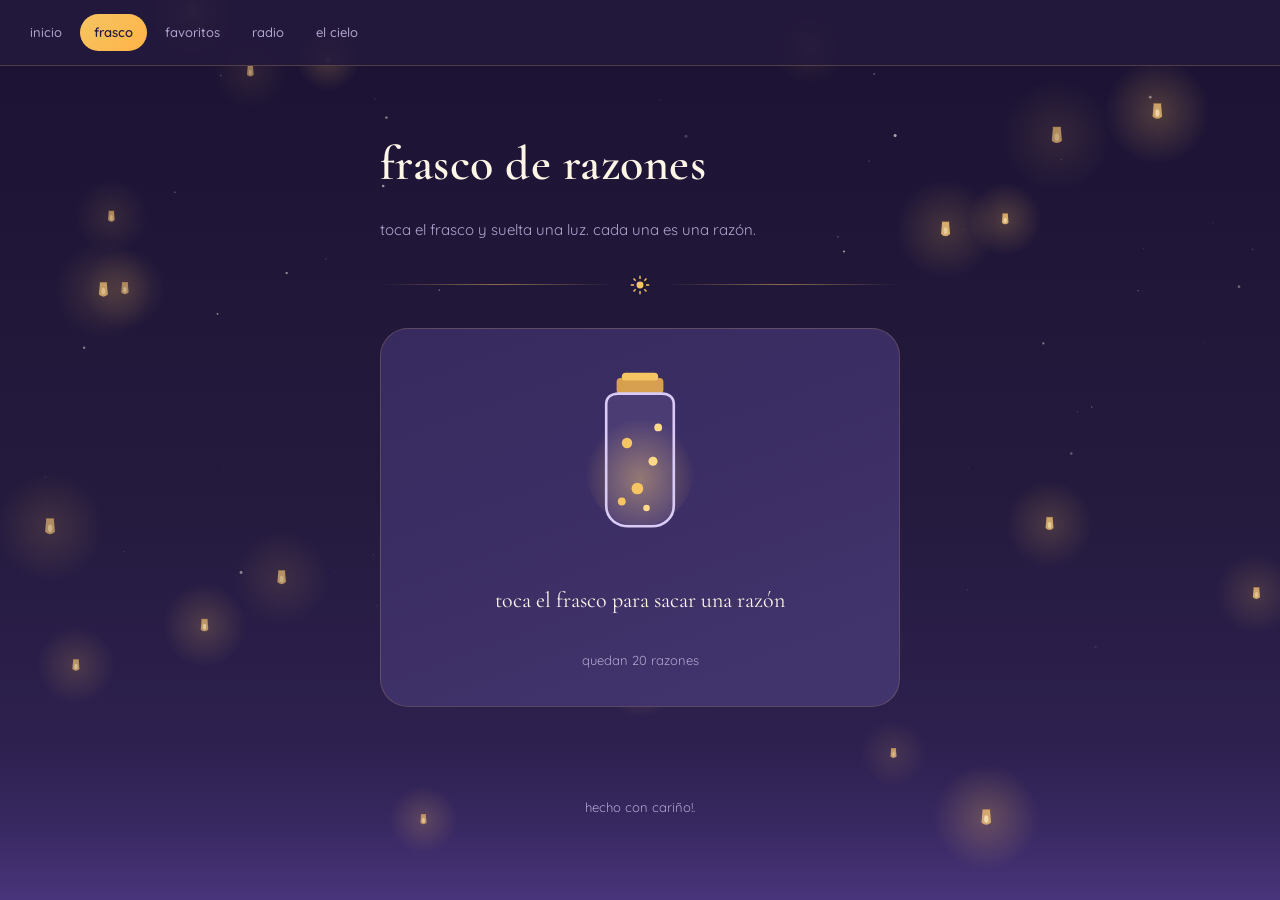
==== frasco.html @ 6d20a07f "base" ====
<!DOCTYPE html>
<html lang="es">
<head>
<meta charset="UTF-8">
<meta name="viewport" content="width=device-width, initial-scale=1.0">
<title>frasco de razones</title>
<link rel="preconnect" href="https://fonts.googleapis.com">
<link rel="preconnect" href="https://fonts.gstatic.com" crossorigin>
<link href="https://fonts.googleapis.com/css2?family=Cormorant+Garamond:ital,wght@0,400;0,600;1,400&family=Quicksand:wght@400;500;600&display=swap" rel="stylesheet">
<link rel="stylesheet" href="styles.css">
</head>
<body>
<canvas id="sky"></canvas>

<nav class="top">
  <a href="index.html">inicio</a>
  <a href="frasco.html" class="active">frasco</a>
  <a href="favoritos.html">favoritos</a>
  <a href="radio.html">radio</a>
  <a href="mapa.html">el cielo</a>
</nav>

<main>
   
  <h1 class="page-title">frasco de razones</h1>
  <p class="page-sub">toca el frasco y suelta una luz. cada una es una razón.</p>
  <div class="sun-divider">
    <span class="rule"></span>
    <svg viewBox="0 0 24 24" fill="none"><circle cx="12" cy="12" r="3.2" fill="#f5c563"/><g stroke="#f5c563" stroke-width="1.3"><path d="M12 3.5v3M12 17.5v3M3.5 12h3M17.5 12h3M6 6l2 2M16 16l2 2M18 6l-2 2M8 16l-2 2"/></g></svg>
    <span class="rule"></span>
  </div>

  <div class="jar-wrap">
    <svg class="jar" id="jarSvg" viewBox="0 0 100 130" fill="none" xmlns="http://www.w3.org/2000/svg">
      <defs>
        <radialGradient id="glow" cx="50%" cy="60%" r="50%">
          <stop offset="0%" stop-color="#f5c563" stop-opacity=".45"/>
          <stop offset="100%" stop-color="#f5c563" stop-opacity="0"/>
        </radialGradient>
      </defs>
      <ellipse cx="50" cy="78" rx="42" ry="46" fill="url(#glow)"/>
      <rect x="32" y="10" width="36" height="12" rx="3" fill="#d6a050"/>
      <rect x="36" y="6" width="28" height="6" rx="3" fill="#f5c563"/>
      <path d="M24 30 C24 25 28 22 33 22 H67 C72 22 76 25 76 30 V108 C76 118 68 124 59 124 H41 C32 124 24 118 24 108 Z" fill="#b9a3e8" fill-opacity="0.13" stroke="#d9cbf5" stroke-width="2"/>
      <g>
        <circle cx="40" cy="60" r="4" fill="#f5c563"/>
        <circle cx="60" cy="74" r="3.5" fill="#ffd98a"/>
        <circle cx="48" cy="95" r="4.5" fill="#f5c563"/>
        <circle cx="64" cy="48" r="3" fill="#ffd98a"/>
        <circle cx="36" cy="105" r="3" fill="#f5c563"/>
        <circle cx="55" cy="110" r="2.5" fill="#ffd98a"/>
      </g>
    </svg>
    <div class="jar-reason" id="jarReason">toca el frasco para sacar una razón</div>
    <div class="jar-hint" id="jarHint">quedan 12 razones</div>
  </div>
</main>

<footer>hecho con cariño!.</footer>

<script src="sky.js"></script>
<script>
  const reasons = [
    "porque me encanta oirte reir",
    "porque eres una mujer unica e inigualable",
    "porque el pasar contigo de la manera que sea hace que no se sienta la distancia",
    "porque me haces querer siempre ser mejor persona y pareja",
    "porque me encanta oirte cantar",
    "porque eres la mujer y el amor de mi vida",
    "porque estar contigo es estar en una paz inexplicable",
    "porque de las millones de personas que existen coincidimos",
    "porque eres lo mejor que ha dado la vida ",
    "porque eres mi rayito de sol en mis dias grises",
    "porque siempre estas para darme animos y ganas de seguir con todo",
    "porque eres mi completamente mi apoyo",
    "porque desde que estas conmigo mi vida ha dejado de ser blanco y negro ",
    "porque quiero besarte una y otra vez toda la vida ",
    "porque eres tal y cual como le pedi a Diosito todas las noches",
    "porque somos tu y yo completamente para todo",
    "porque aprendo de mis errores a diario, para no perderte nunca",
    "porque quiero llegar a pedir tu mano",
    "porque contigo hasta estar en silecio se vuelve comodo",
    "porque quiero vivir todo un presente y un futuro a tu lado"
  ];
  let used = [];
  const jarEl = document.getElementById('jarSvg');
  const jarReason = document.getElementById('jarReason');
  const jarHint = document.getElementById('jarHint');
  jarHint.textContent = `quedan ${reasons.length} razones`;
  jarEl.addEventListener('click', ()=>{
    if(used.length === reasons.length) used = [];
    let idx;
    do { idx = Math.floor(Math.random()*reasons.length); } while(used.includes(idx));
    used.push(idx);
    jarReason.textContent = reasons[idx];
    jarHint.textContent = `quedan ${reasons.length - used.length} razones`;
  });
</script>
</body>
</html>
---- styles.css ----
:root{
  --night:#241a3d;
  --night-2:#2f2350;
  --panel:#372a5e;
  --panel-2:#42346d;
  --lilac:#b9a3e8;
  --lavender:#d9cbf5;
  --gold:#f5c563;
  --gold-warm:#ffb347;
  --cream:#fdf6e6;
  --muted:#b3a5cf;
  --leaf:#7fbf8f;
}
*{box-sizing:border-box;}
html,body{margin:0;padding:0;}
body{
  background:var(--night);
  color:var(--cream);
  font-family:'Quicksand', sans-serif;
  overflow-x:hidden;
  line-height:1.6;
}
h1,h2,h3{
  font-family:'Cormorant Garamond', serif;
  font-weight:600;
  margin:0;
  letter-spacing:.01em;
}
canvas#sky{
  position:fixed;
  top:0; left:0;
  width:100%; height:100%;
  z-index:0;
}

/* ---- navbar ---- */
nav.top{
  position:sticky;
  top:0;
  z-index:10;
  display:flex;
  gap:4px;
  overflow-x:auto;
  padding:14px 16px;
  background:rgba(36,26,61,0.88);
  backdrop-filter:blur(8px);
  border-bottom:1px solid rgba(245,197,99,0.22);
  scrollbar-width:none;
}
nav.top::-webkit-scrollbar{ display:none; }
nav.top a{
  flex:0 0 auto;
  font-size:13px;
  color:var(--muted);
  text-decoration:none;
  padding:8px 14px;
  border-radius:999px;
  white-space:nowrap;
  transition:color .2s, background .2s;
  font-weight:500;
}
nav.top a:hover{ color:var(--lavender); }
nav.top a.active{
  color:var(--night);
  background:linear-gradient(135deg, var(--gold), var(--gold-warm));
  font-weight:600;
}

main{
  position:relative;
  z-index:1;
  max-width:560px;
  margin:0 auto;
  padding:60px 20px 90px;
  min-height:80vh;
}
.section-label{
  font-size:12px;
  letter-spacing:.18em;
  text-transform:uppercase;
  color:var(--gold);
  margin-bottom:10px;
}
main h1.page-title{
  font-size:clamp(34px,8vw,48px);
  margin-bottom:8px;
}
.page-sub{
  color:var(--muted);
  font-size:15px;
  margin-bottom:30px;
  max-width:380px;
}

/* ---- adorno sol / flor dorada ---- */
.sun-divider{
  display:flex;
  align-items:center;
  gap:12px;
  margin:0 0 30px;
}
.sun-divider .rule{
  flex:1;
  height:1px;
  background:linear-gradient(90deg, transparent, rgba(245,197,99,.5), transparent);
}
.sun-divider svg{ width:26px; height:26px; flex:0 0 auto; }

footer{
  position:relative;
  z-index:1;
  text-align:center;
  color:var(--muted);
  font-size:13px;
  padding:0 20px 40px;
}
footer a{ color:var(--gold); }

/* ---- home hero ---- */
.hero{
  min-height:68vh;
  display:flex;
  flex-direction:column;
  align-items:center;
  justify-content:center;
  text-align:center;
}
.hero .eyebrow{
  font-size:13px;
  letter-spacing:.2em;
  text-transform:uppercase;
  color:var(--gold);
  margin-bottom:14px;
}
.hero h1{ font-size:clamp(42px,10vw,64px); line-height:1.02; }
.hero .quote{
  font-family:'Cormorant Garamond', serif;
  font-style:italic;
  color:var(--lavender);
  font-size:17px;
  margin-top:16px;
  max-width:330px;
}
.hero p{ color:var(--muted); max-width:360px; margin-top:12px; font-size:15px; }
.hero .tower{ width:70px; margin-bottom:20px; opacity:.9; }

.home-grid{
  display:grid;
  grid-template-columns:repeat(2,minmax(0,1fr));
  gap:14px;
  margin-top:20px;
}
.home-card{
  position:relative;
  background:linear-gradient(160deg, var(--panel), var(--panel-2));
  border:1px solid rgba(245,197,99,.18);
  border-radius:18px;
  padding:20px 18px;
  text-decoration:none;
  color:var(--cream);
  transition:transform .25s, border-color .25s, box-shadow .25s;
  overflow:hidden;
}
.home-card::after{
  content:"";
  position:absolute;
  top:-30px; right:-30px;
  width:80px; height:80px;
  border-radius:50%;
  background:radial-gradient(circle, rgba(245,197,99,.22), transparent 70%);
}
.home-card:hover{
  transform:translateY(-4px);
  border-color:rgba(245,197,99,.5);
  box-shadow:0 8px 28px rgba(245,197,99,.12);
}
.home-card .lantern-ico{ width:24px; height:24px; margin-bottom:10px; }
.home-card h3{ font-size:18px; margin-bottom:4px; }
.home-card p{ font-size:12.5px; color:var(--muted); margin:0; }

/* ---- panel base ---- */
.panel{
  background:linear-gradient(160deg, var(--panel), var(--panel-2));
  border:1px solid rgba(245,197,99,.18);
  border-radius:24px;
}

/* ---- frasco ---- */
.jar-wrap{
  display:flex;
  flex-direction:column;
  align-items:center;
  text-align:center;
  background:linear-gradient(160deg, var(--panel), var(--panel-2));
  border:1px solid rgba(245,197,99,.18);
  border-radius:28px;
  padding:36px 24px;
}
.jar{ width:130px; cursor:pointer; transition:transform .3s ease, filter .3s; }
.jar:hover{ transform:translateY(-6px); filter:drop-shadow(0 0 16px rgba(245,197,99,.45)); }
.jar-reason{
  margin-top:24px;
  font-family:'Cormorant Garamond', serif;
  font-size:22px;
  color:var(--cream);
  max-width:320px;
  min-height:86px;
  display:flex;
  align-items:center;
  justify-content:center;
}
.jar-hint{ font-size:13px; color:var(--muted); margin-top:6px; }

/* ---- carta ---- */
.envelope-wrap{ display:flex; flex-direction:column; align-items:center; }
.envelope{
  width:100%; max-width:320px; aspect-ratio:3/2;
  background:linear-gradient(150deg,#6b52a8,#54408a);
  border:1px solid rgba(245,197,99,.35);
  border-radius:12px;
  position:relative; cursor:pointer; overflow:hidden;
  transition:box-shadow .3s;
}
.envelope:hover{ box-shadow:0 0 26px rgba(245,197,99,.28); }
.envelope .flap{
  position:absolute; top:0; left:0; width:100%; height:100%;
  background:linear-gradient(150deg,#7d61bf,#6b52a8);
  clip-path:polygon(0 0, 50% 55%, 100% 0);
  transform-origin:top;
  transition:transform .55s cubic-bezier(.4,0,.2,1);
}
.envelope.open .flap{ transform:rotateX(180deg); }
.envelope .seal{
  position:absolute; top:50%; left:50%; transform:translate(-50%,-50%);
  width:42px;height:42px; border-radius:50%;
  background:radial-gradient(circle at 35% 30%, var(--gold), var(--gold-warm));
  display:flex;align-items:center;justify-content:center; z-index:2;
  box-shadow:0 0 18px rgba(245,197,99,.5);
}
.envelope .seal svg{ width:22px; height:22px; }
.letter{
  margin-top:26px;
  background:linear-gradient(160deg,#fdf6e6,#f6ebd2);
  color:#4a3a22;
  border-radius:8px;
  padding:26px 24px;
  font-family:'Cormorant Garamond', serif;
  font-size:19px;
  max-width:340px; text-align:left; display:none;
  box-shadow:0 10px 30px rgba(0,0,0,.3);
}
.letter.show{ display:block; animation:rise .5s ease; }
@keyframes rise{ from{opacity:0; transform:translateY(14px);} to{opacity:1; transform:none;} }
.letter .sign{ margin-top:18px; color:#8a6a2f; font-size:17px; font-style:italic; }

/* ---- quiz ---- */
.quiz-card{
  background:linear-gradient(160deg, var(--panel), var(--panel-2));
  border:1px solid rgba(245,197,99,.18);
  border-radius:24px; padding:28px 22px;
}
.quiz-q{ display:none; }
.quiz-q.active{ display:block; animation:rise .4s ease; }
.quiz-q p{ font-family:'Cormorant Garamond',serif; font-size:21px; margin:0 0 16px; }
.quiz-opts{ display:flex; flex-direction:column; gap:10px; }
.quiz-opts button{
  background:rgba(255,255,255,.04);
  border:1px solid rgba(217,203,245,.25);
  color:var(--cream); padding:13px 15px; border-radius:12px;
  font-family:'Quicksand',sans-serif; font-size:15px; text-align:left;
  cursor:pointer; transition:border-color .2s, background .2s;
  font-weight:500;
}
.quiz-opts button:hover{ border-color:var(--gold); background:rgba(245,197,99,.08); }
.quiz-opts button.correct{ background:rgba(245,197,99,.25); border-color:var(--gold); }
.quiz-opts button.wrong{ opacity:.35; }
.quiz-error{ color:var(--gold); font-size:13px; margin-top:8px; min-height:16px; }
.quiz-result{
  display:none; text-align:center;
  font-family:'Cormorant Garamond', serif; font-size:23px;
}
.quiz-result.show{ display:block; animation:rise .4s ease; }

/* ---- favoritos ---- */
.fav-grid{
  display:grid;
  grid-template-columns:repeat(2,minmax(0,1fr));
  gap:14px;
}
.fav-chip{
  background:linear-gradient(160deg, var(--panel), var(--panel-2));
  border:1px solid rgba(245,197,99,.18);
  border-radius:20px; padding:22px 18px;
  transition:transform .25s, border-color .25s;
}
.fav-chip:hover{ transform:translateY(-3px); border-color:rgba(245,197,99,.45); }
.fav-chip .icon{ width:36px;height:36px; margin-bottom:12px; }
.fav-chip h3{ font-size:19px; margin-bottom:4px; }
.fav-chip p{ font-size:13px; color:var(--muted); margin:0; }

/* ---- radio ---- */
.track-list{
  background:linear-gradient(160deg, var(--panel), var(--panel-2));
  border:1px solid rgba(245,197,99,.18);
  border-radius:24px; overflow:hidden;
}
.track{
  display:flex; align-items:center; gap:14px; padding:16px 20px;
  border-bottom:1px solid rgba(245,197,99,.12); cursor:pointer;
  transition:background .2s;
}
.track:hover{ background:rgba(245,197,99,.06); }
.track:last-child{ border-bottom:none; }
.track .play-icon{
  width:34px;height:34px; border-radius:50%;
  border:1px solid var(--lilac);
  display:flex;align-items:center;justify-content:center; flex:0 0 auto; position:relative;
}
.track .play-icon::before{
  content:""; width:0; height:0;
  border-top:6px solid transparent; border-bottom:6px solid transparent;
  border-left:9px solid var(--lilac); margin-left:2px;
}
.track.playing .play-icon{
  animation:glowspin 2.5s linear infinite;
  border-color:var(--gold);
  box-shadow:0 0 14px rgba(245,197,99,.5);
}
.track.playing .play-icon::before{ border-left-color:var(--gold); }
@keyframes glowspin{ to{ transform:rotate(360deg); } }
.track .info span{ display:block; }
.track .title{ font-size:16px; font-weight:500; }
.track .artist{ font-size:12.5px; color:var(--muted); }
.radio-note{ font-size:12.5px; color:var(--muted); margin-top:12px; }

/* ---- mapa / distancia ---- */
.distance-card{
  background:linear-gradient(160deg, var(--panel), var(--panel-2));
  border:1px solid rgba(245,197,99,.18);
  border-radius:24px; padding:30px 22px; text-align:center;
}
.cities{ display:flex; align-items:center; justify-content:center; gap:16px; margin-bottom:20px; }
.city{ font-family:'Cormorant Garamond', serif; font-size:19px; }
.arc-line{
  flex:1; height:2px;
  background:repeating-linear-gradient(90deg, var(--gold) 0 5px, transparent 5px 12px);
  max-width:90px; position:relative;
  box-shadow:0 0 10px rgba(245,197,99,.4);
}
.toggle-city{ display:inline-flex; gap:8px; margin-bottom:20px; }
.toggle-city button{
  background:transparent; border:1px solid rgba(217,203,245,.3); color:var(--muted);
  padding:7px 16px; border-radius:999px; font-size:13px; cursor:pointer;
  font-family:'Quicksand',sans-serif; font-weight:500;
}
.toggle-city button.active{
  border-color:var(--gold); color:var(--gold);
  box-shadow:0 0 12px rgba(245,197,99,.25);
}
.stat-row{ display:flex; justify-content:center; gap:34px; }
.stat{ text-align:center; }
.stat .num{
  font-family:'Cormorant Garamond', serif; font-size:38px; color:var(--gold);
  text-shadow:0 0 18px rgba(245,197,99,.35);
  line-height:1.1;
}
.stat .label{ font-size:12px; color:var(--muted); }
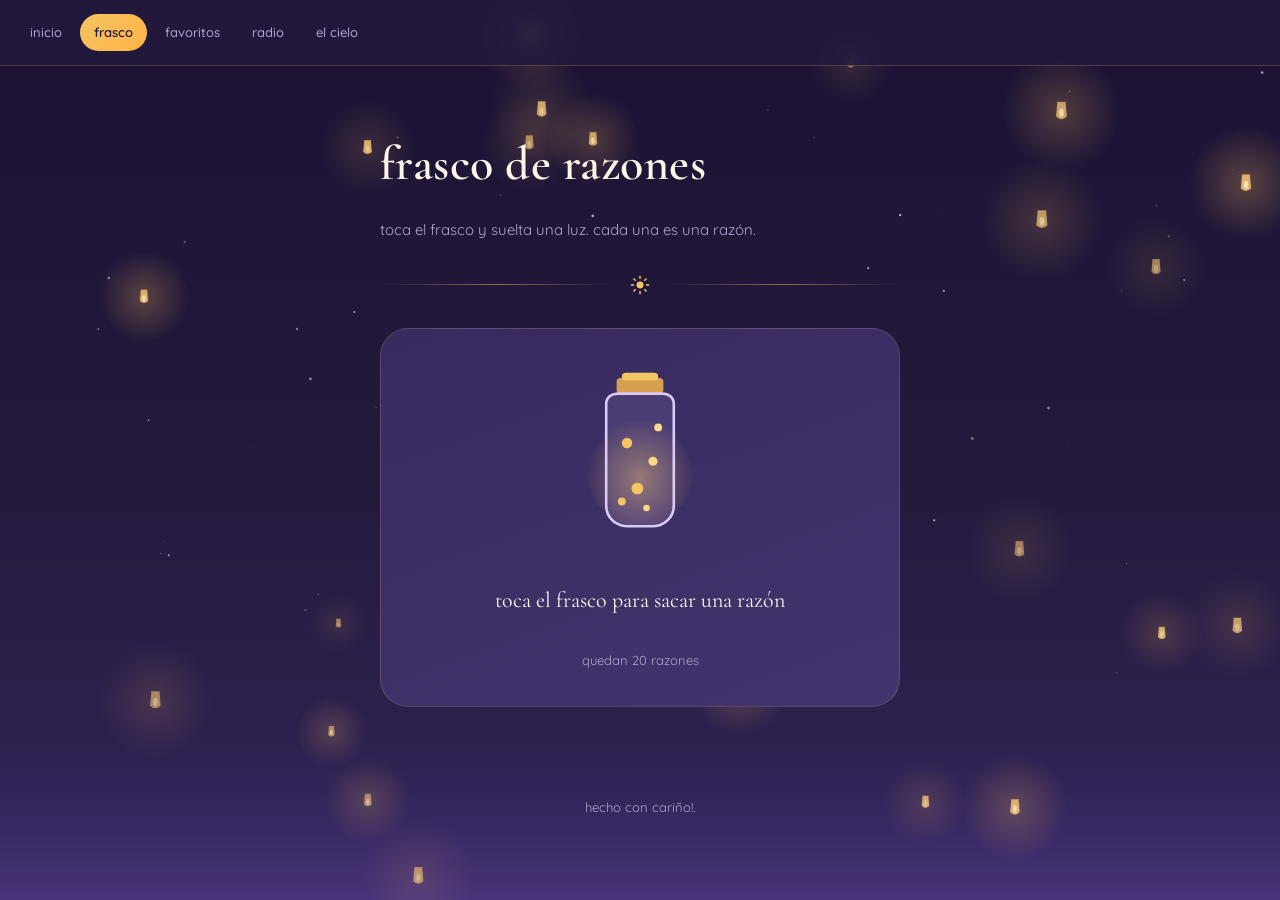
==== commit 63ab9c18: "frasco" ====
--- a/frasco.html
+++ b/frasco.html
@@ -68,11 +68,11 @@
     "porque me encanta oirte cantar",
     "porque eres la mujer y el amor de mi vida",
     "porque estar contigo es estar en una paz inexplicable",
-    "porque de las millones de personas que existen coincidimos",
+    "porque de las millones de personas que existen coincidimos tu y yo",
     "porque eres lo mejor que ha dado la vida ",
     "porque eres mi rayito de sol en mis dias grises",
     "porque siempre estas para darme animos y ganas de seguir con todo",
-    "porque eres mi completamente mi apoyo",
+    "porque eres completamente mi apoyo",
     "porque desde que estas conmigo mi vida ha dejado de ser blanco y negro ",
     "porque quiero besarte una y otra vez toda la vida ",
     "porque eres tal y cual como le pedi a Diosito todas las noches",
